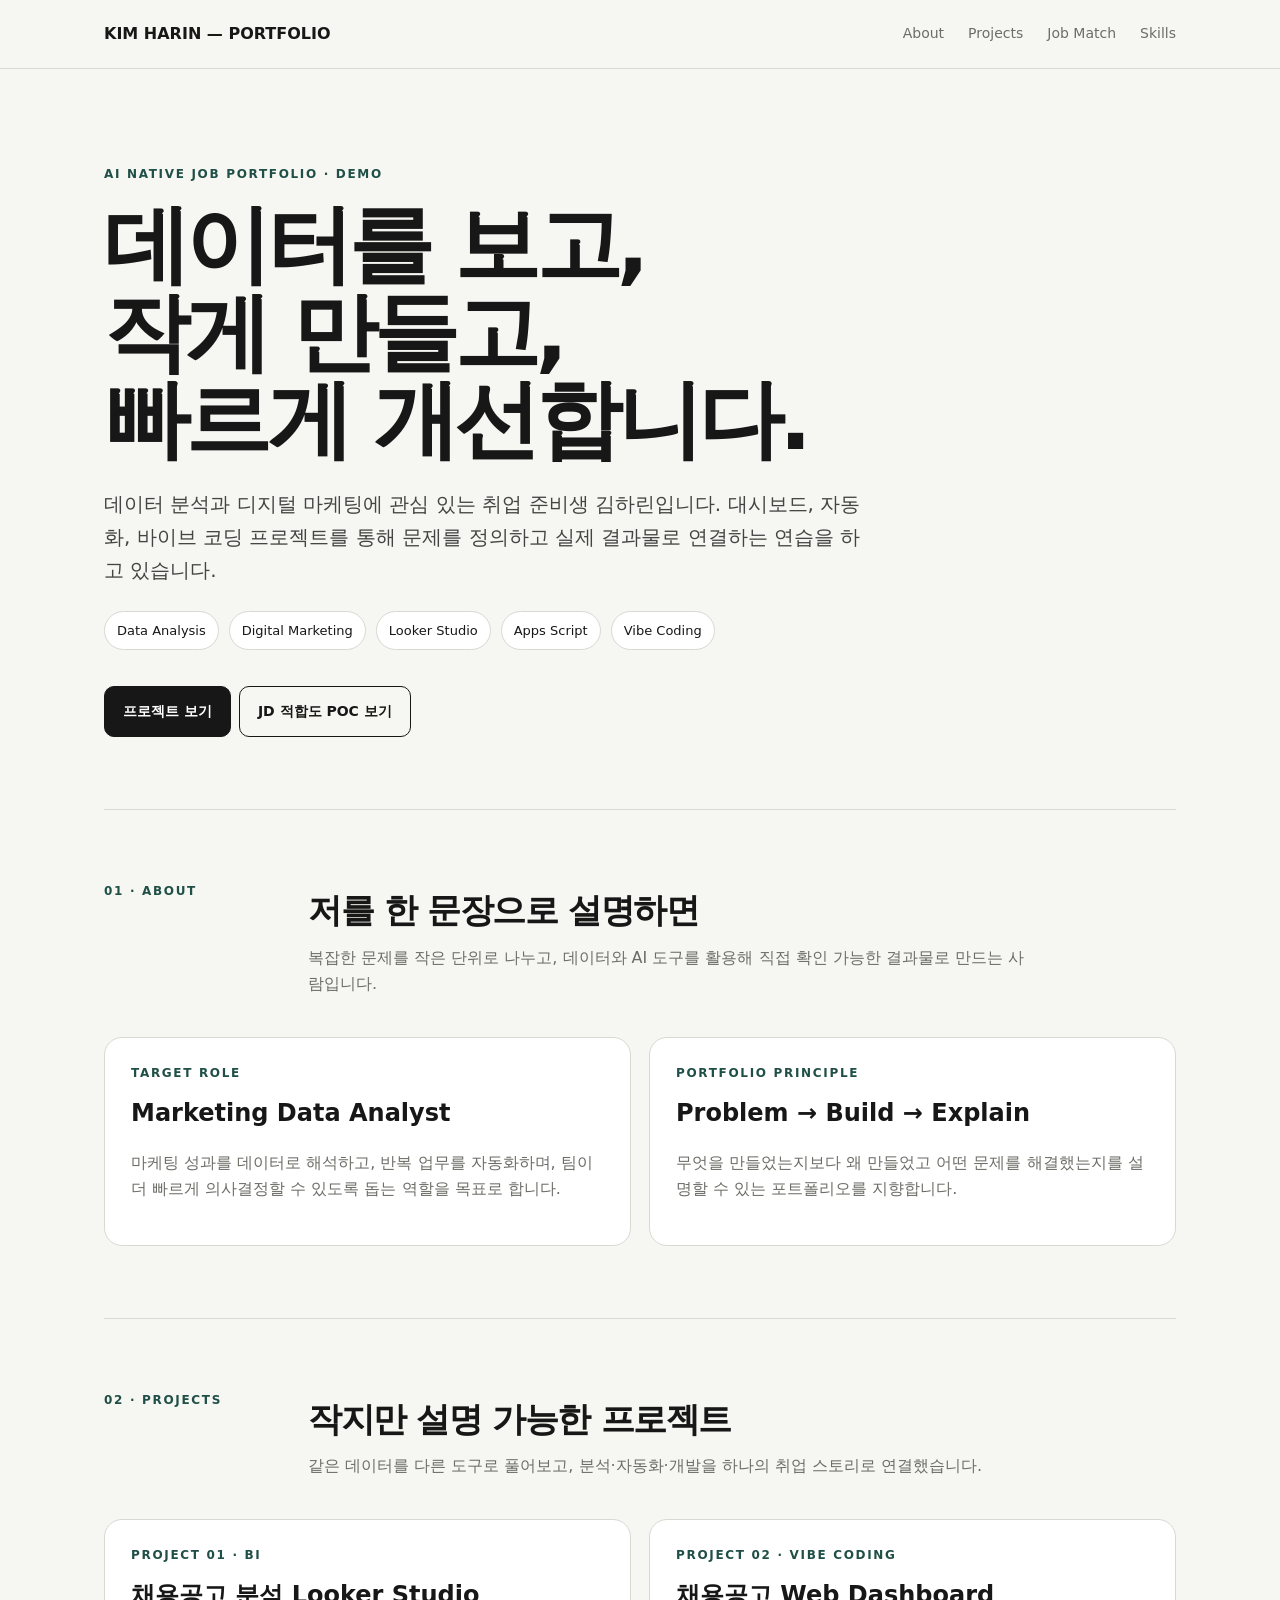
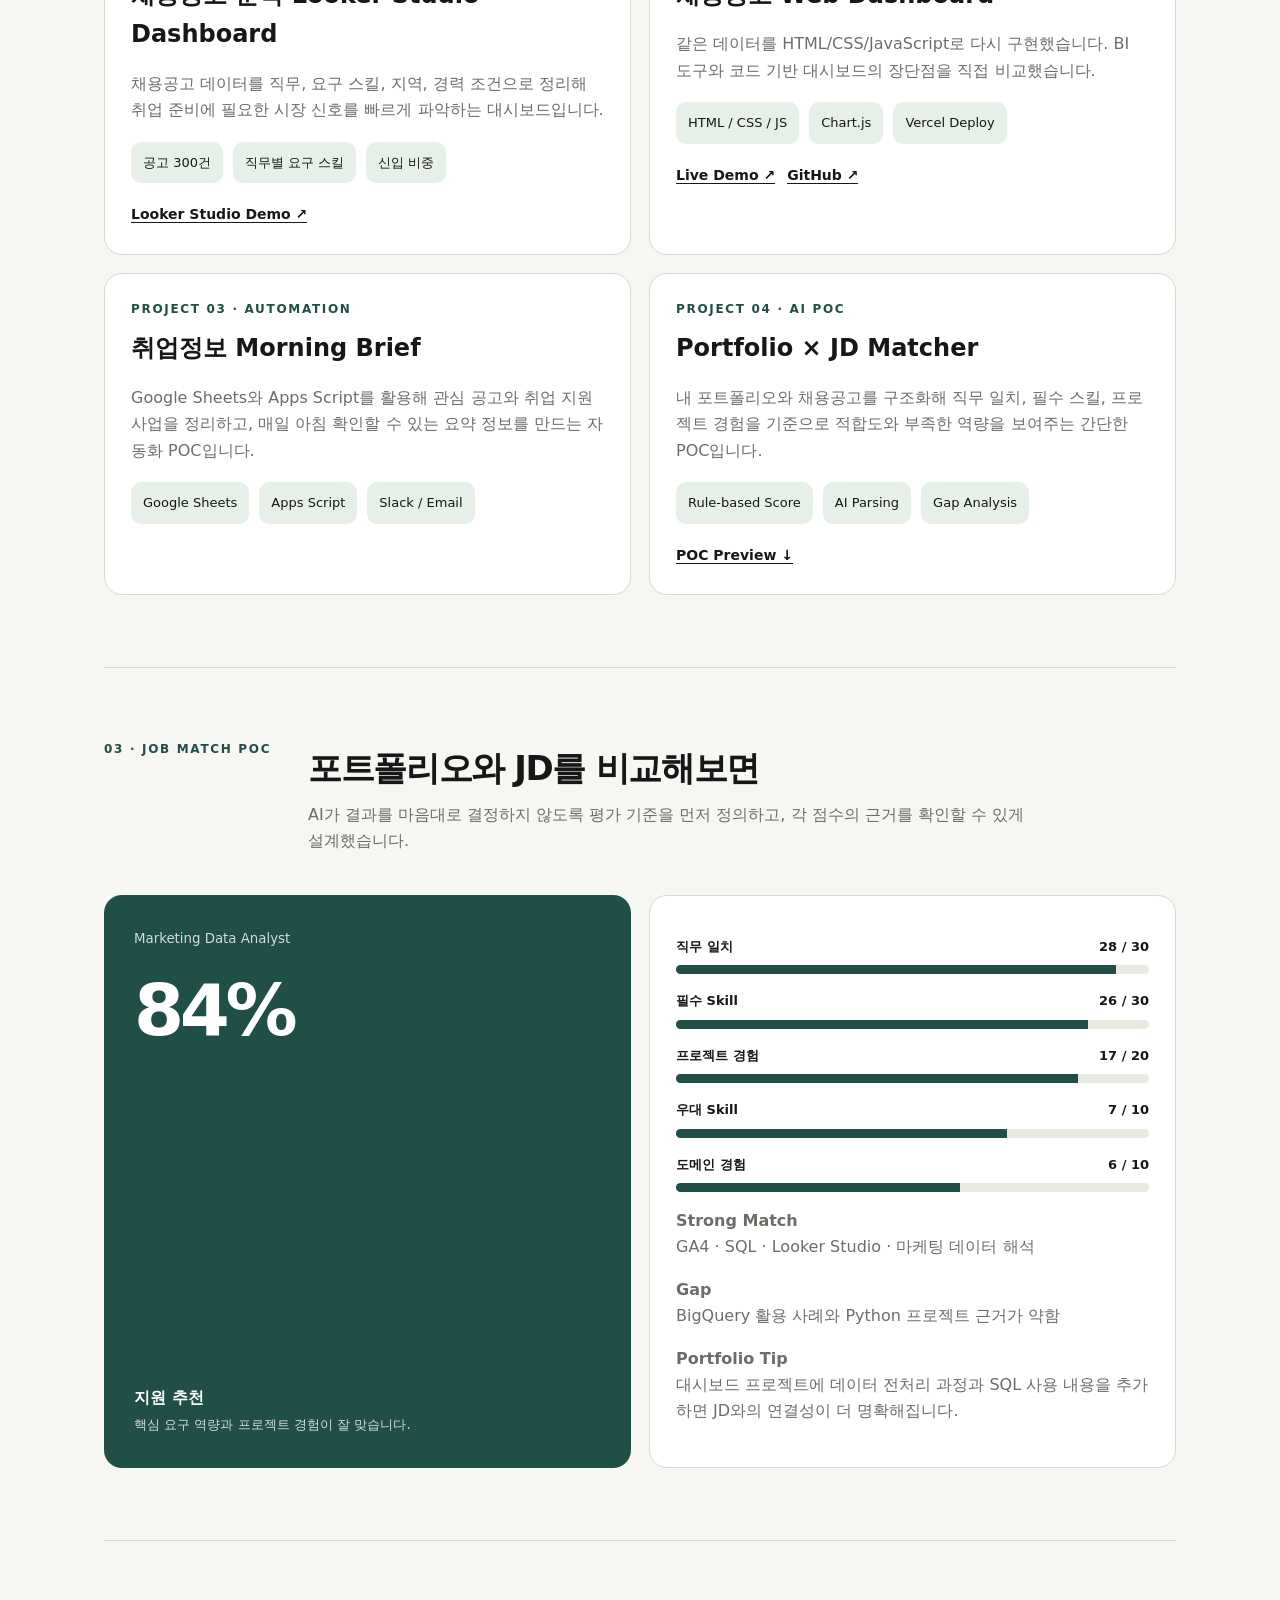
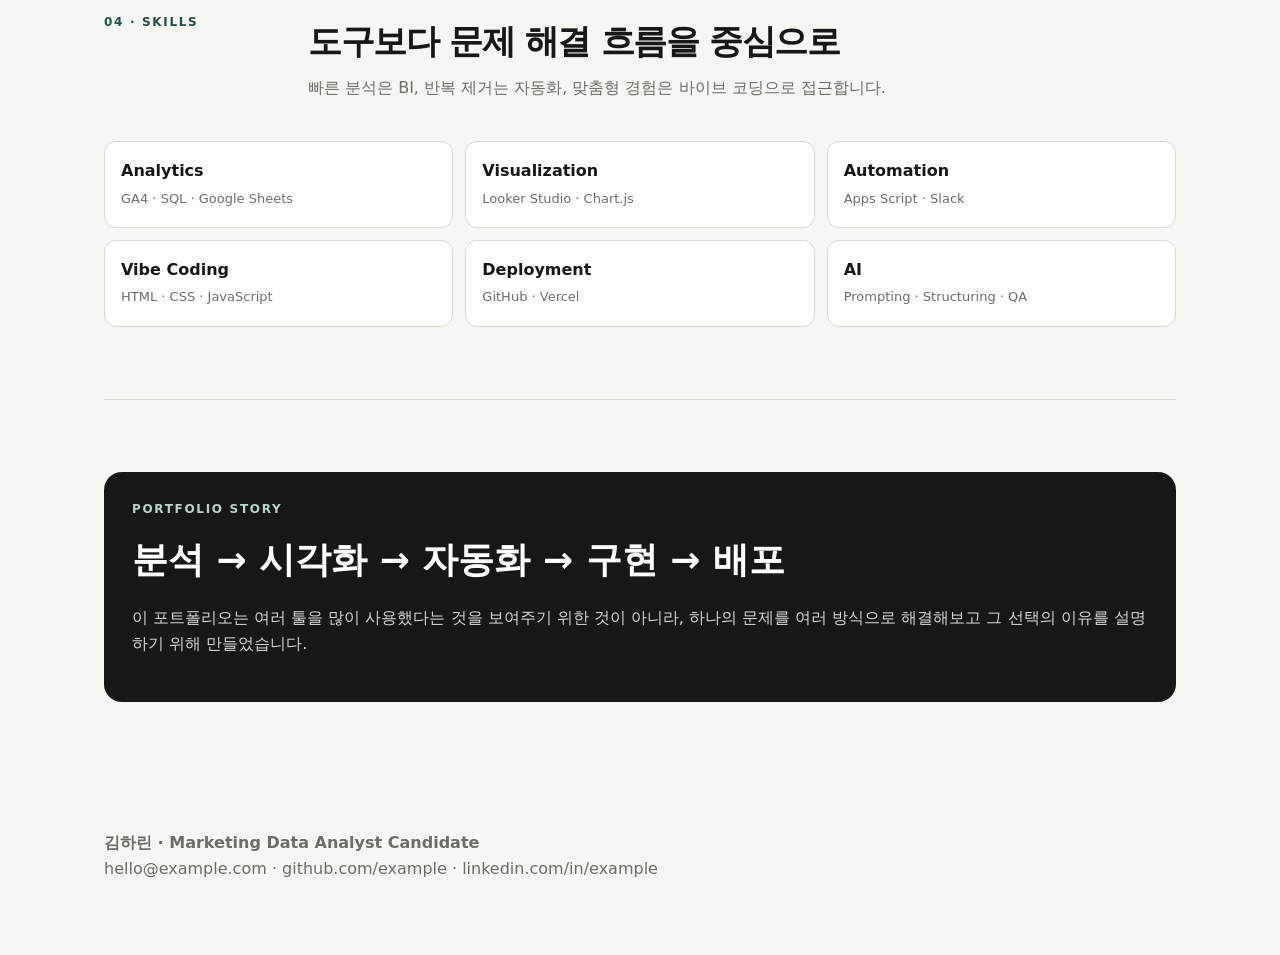
==== index.html @ a38acf47 "Add files via upload" ====
<!doctype html>
<html lang="ko">
<head>
  <meta charset="utf-8">
  <meta name="viewport" content="width=device-width, initial-scale=1">
  <title>김하린 | AI Native Job Portfolio</title>
  <style>
    :root{--bg:#f6f6f2;--card:#fff;--text:#171717;--muted:#6d6d68;--line:#d9d9d2;--accent:#1f4f46;--soft:#e7efe9;--max:1120px}
    *{box-sizing:border-box} html{scroll-behavior:smooth}
    body{margin:0;background:var(--bg);color:var(--text);font-family:Inter,Pretendard,"Noto Sans KR",system-ui,sans-serif;line-height:1.65}
    a{color:inherit;text-decoration:none}.wrap{max-width:var(--max);margin:0 auto;padding:0 24px}
    header{position:sticky;top:0;z-index:20;background:rgba(246,246,242,.92);backdrop-filter:blur(12px);border-bottom:1px solid var(--line)}
    nav{height:68px;display:flex;align-items:center;justify-content:space-between}.brand{font-weight:800}.navlinks{display:flex;gap:24px;font-size:14px;color:var(--muted)}
    section{padding:72px 0;border-top:1px solid var(--line)} .hero{padding:96px 0 72px;border-top:0}
    .eyebrow,.meta{font-size:12px;text-transform:uppercase;letter-spacing:.14em;color:var(--accent);font-weight:800}
    h1{font-size:clamp(44px,8vw,86px);line-height:1.02;letter-spacing:-.055em;margin:16px 0 24px;max-width:980px}
    .lead{font-size:20px;max-width:760px;color:#444}.chips{display:flex;gap:10px;flex-wrap:wrap;margin:24px 0 36px}.chip{border:1px solid var(--line);background:var(--card);padding:8px 12px;border-radius:999px;font-size:13px}
    .btn{padding:13px 18px;border-radius:10px;border:1px solid var(--text);font-weight:700;font-size:14px;display:inline-block;margin-right:8px}.btn.primary{background:var(--text);color:#fff}
    .section-head{display:grid;grid-template-columns:180px 1fr;gap:24px;margin-bottom:40px}.section-head h2{margin:0;font-size:34px;letter-spacing:-.04em}.section-head p{margin:6px 0 0;color:var(--muted);max-width:720px}
    .grid,.story,.match-demo{display:grid;grid-template-columns:repeat(2,1fr);gap:18px}.card{background:var(--card);border:1px solid var(--line);border-radius:18px;padding:26px}.card h3{margin:10px 0;font-size:24px}.card p{color:var(--muted)}
    .metrics{display:flex;gap:10px;flex-wrap:wrap;margin:18px 0}.metric{background:var(--soft);border-radius:10px;padding:10px 12px;font-size:13px}.text-link{font-size:14px;font-weight:800;border-bottom:1px solid var(--text);margin-right:12px}
    .score{background:var(--accent);color:#fff;border-radius:18px;padding:30px;display:flex;flex-direction:column;justify-content:space-between;min-height:250px}.score .num{font-size:72px;font-weight:900;letter-spacing:-.06em}.score small{opacity:.8}
    .match-item{margin:14px 0}.label{display:flex;justify-content:space-between;font-size:13px;font-weight:700}.bar{height:9px;background:#e9e9e2;border-radius:99px;overflow:hidden;margin:8px 0 16px}.bar span{display:block;height:100%;background:var(--accent)}
    .skill-list{display:grid;grid-template-columns:repeat(3,1fr);gap:12px}.skill{background:var(--card);border:1px solid var(--line);border-radius:12px;padding:16px}.skill b{display:block}.skill span{color:var(--muted);font-size:13px}
    .callout{background:#171717;color:#fff;border-radius:18px;padding:28px}.callout p{color:#d7d7d2} footer{padding:56px 0 72px;color:var(--muted)}
    @media(max-width:800px){.navlinks{display:none}.section-head,.grid,.story,.match-demo{grid-template-columns:1fr}.skill-list{grid-template-columns:1fr 1fr}h1{font-size:52px}}
    @media(max-width:520px){.wrap{padding:0 18px}.skill-list{grid-template-columns:1fr}}
  </style>
</head>
<body>
<header><div class="wrap"><nav><div class="brand">KIM HARIN — PORTFOLIO</div><div class="navlinks"><a href="#about">About</a><a href="#projects">Projects</a><a href="#match">Job Match</a><a href="#skills">Skills</a></div></nav></div></header>
<main><div class="wrap">

<section class="hero">
  <div class="eyebrow">AI Native Job Portfolio · Demo</div>
  <h1>데이터를 보고,<br>작게 만들고,<br>빠르게 개선합니다.</h1>
  <p class="lead">데이터 분석과 디지털 마케팅에 관심 있는 취업 준비생 김하린입니다. 대시보드, 자동화, 바이브 코딩 프로젝트를 통해 문제를 정의하고 실제 결과물로 연결하는 연습을 하고 있습니다.</p>
  <div class="chips"><span class="chip">Data Analysis</span><span class="chip">Digital Marketing</span><span class="chip">Looker Studio</span><span class="chip">Apps Script</span><span class="chip">Vibe Coding</span></div>
  <a class="btn primary" href="#projects">프로젝트 보기</a><a class="btn" href="#match">JD 적합도 POC 보기</a>
</section>

<section id="about">
  <div class="section-head"><div class="meta">01 · About</div><div><h2>저를 한 문장으로 설명하면</h2><p>복잡한 문제를 작은 단위로 나누고, 데이터와 AI 도구를 활용해 직접 확인 가능한 결과물로 만드는 사람입니다.</p></div></div>
  <div class="story">
    <div class="card"><div class="meta">Target Role</div><h3>Marketing Data Analyst</h3><p>마케팅 성과를 데이터로 해석하고, 반복 업무를 자동화하며, 팀이 더 빠르게 의사결정할 수 있도록 돕는 역할을 목표로 합니다.</p></div>
    <div class="card"><div class="meta">Portfolio Principle</div><h3>Problem → Build → Explain</h3><p>무엇을 만들었는지보다 왜 만들었고 어떤 문제를 해결했는지를 설명할 수 있는 포트폴리오를 지향합니다.</p></div>
  </div>
</section>

<section id="projects">
  <div class="section-head"><div class="meta">02 · Projects</div><div><h2>작지만 설명 가능한 프로젝트</h2><p>같은 데이터를 다른 도구로 풀어보고, 분석·자동화·개발을 하나의 취업 스토리로 연결했습니다.</p></div></div>
  <div class="grid">
    <article class="card"><div class="meta">Project 01 · BI</div><h3>채용공고 분석 Looker Studio Dashboard</h3><p>채용공고 데이터를 직무, 요구 스킬, 지역, 경력 조건으로 정리해 취업 준비에 필요한 시장 신호를 빠르게 파악하는 대시보드입니다.</p><div class="metrics"><span class="metric">공고 300건</span><span class="metric">직무별 요구 스킬</span><span class="metric">신입 비중</span></div><span class="text-link">Looker Studio Demo ↗</span></article>
    <article class="card"><div class="meta">Project 02 · Vibe Coding</div><h3>채용공고 Web Dashboard</h3><p>같은 데이터를 HTML/CSS/JavaScript로 다시 구현했습니다. BI 도구와 코드 기반 대시보드의 장단점을 직접 비교했습니다.</p><div class="metrics"><span class="metric">HTML / CSS / JS</span><span class="metric">Chart.js</span><span class="metric">Vercel Deploy</span></div><span class="text-link">Live Demo ↗</span><span class="text-link">GitHub ↗</span></article>
    <article class="card"><div class="meta">Project 03 · Automation</div><h3>취업정보 Morning Brief</h3><p>Google Sheets와 Apps Script를 활용해 관심 공고와 취업 지원사업을 정리하고, 매일 아침 확인할 수 있는 요약 정보를 만드는 자동화 POC입니다.</p><div class="metrics"><span class="metric">Google Sheets</span><span class="metric">Apps Script</span><span class="metric">Slack / Email</span></div></article>
    <article class="card"><div class="meta">Project 04 · AI POC</div><h3>Portfolio × JD Matcher</h3><p>내 포트폴리오와 채용공고를 구조화해 직무 일치, 필수 스킬, 프로젝트 경험을 기준으로 적합도와 부족한 역량을 보여주는 간단한 POC입니다.</p><div class="metrics"><span class="metric">Rule-based Score</span><span class="metric">AI Parsing</span><span class="metric">Gap Analysis</span></div><a class="text-link" href="#match">POC Preview ↓</a></article>
  </div>
</section>

<section id="match">
  <div class="section-head"><div class="meta">03 · Job Match POC</div><div><h2>포트폴리오와 JD를 비교해보면</h2><p>AI가 결과를 마음대로 결정하지 않도록 평가 기준을 먼저 정의하고, 각 점수의 근거를 확인할 수 있게 설계했습니다.</p></div></div>
  <div class="match-demo">
    <div class="score"><div><small>Marketing Data Analyst</small><div class="num">84%</div></div><div><b>지원 추천</b><br><small>핵심 요구 역량과 프로젝트 경험이 잘 맞습니다.</small></div></div>
    <div class="card">
      <div class="match-item"><div class="label"><span>직무 일치</span><span>28 / 30</span></div><div class="bar"><span style="width:93%"></span></div></div>
      <div class="match-item"><div class="label"><span>필수 Skill</span><span>26 / 30</span></div><div class="bar"><span style="width:87%"></span></div></div>
      <div class="match-item"><div class="label"><span>프로젝트 경험</span><span>17 / 20</span></div><div class="bar"><span style="width:85%"></span></div></div>
      <div class="match-item"><div class="label"><span>우대 Skill</span><span>7 / 10</span></div><div class="bar"><span style="width:70%"></span></div></div>
      <div class="match-item"><div class="label"><span>도메인 경험</span><span>6 / 10</span></div><div class="bar"><span style="width:60%"></span></div></div>
      <p><b>Strong Match</b><br>GA4 · SQL · Looker Studio · 마케팅 데이터 해석</p>
      <p><b>Gap</b><br>BigQuery 활용 사례와 Python 프로젝트 근거가 약함</p>
      <p><b>Portfolio Tip</b><br>대시보드 프로젝트에 데이터 전처리 과정과 SQL 사용 내용을 추가하면 JD와의 연결성이 더 명확해집니다.</p>
    </div>
  </div>
</section>

<section id="skills">
  <div class="section-head"><div class="meta">04 · Skills</div><div><h2>도구보다 문제 해결 흐름을 중심으로</h2><p>빠른 분석은 BI, 반복 제거는 자동화, 맞춤형 경험은 바이브 코딩으로 접근합니다.</p></div></div>
  <div class="skill-list">
    <div class="skill"><b>Analytics</b><span>GA4 · SQL · Google Sheets</span></div>
    <div class="skill"><b>Visualization</b><span>Looker Studio · Chart.js</span></div>
    <div class="skill"><b>Automation</b><span>Apps Script · Slack</span></div>
    <div class="skill"><b>Vibe Coding</b><span>HTML · CSS · JavaScript</span></div>
    <div class="skill"><b>Deployment</b><span>GitHub · Vercel</span></div>
    <div class="skill"><b>AI</b><span>Prompting · Structuring · QA</span></div>
  </div>
</section>

<section>
  <div class="callout"><div class="meta" style="color:#b8d4cc">Portfolio Story</div><h2 style="font-size:36px;margin:10px 0">분석 → 시각화 → 자동화 → 구현 → 배포</h2><p>이 포트폴리오는 여러 툴을 많이 사용했다는 것을 보여주기 위한 것이 아니라, 하나의 문제를 여러 방식으로 해결해보고 그 선택의 이유를 설명하기 위해 만들었습니다.</p></div>
</section>

</div></main>
<footer><div class="wrap"><b>김하린 · Marketing Data Analyst Candidate</b><br>hello@example.com · github.com/example · linkedin.com/in/example</div></footer>
</body>
</html>
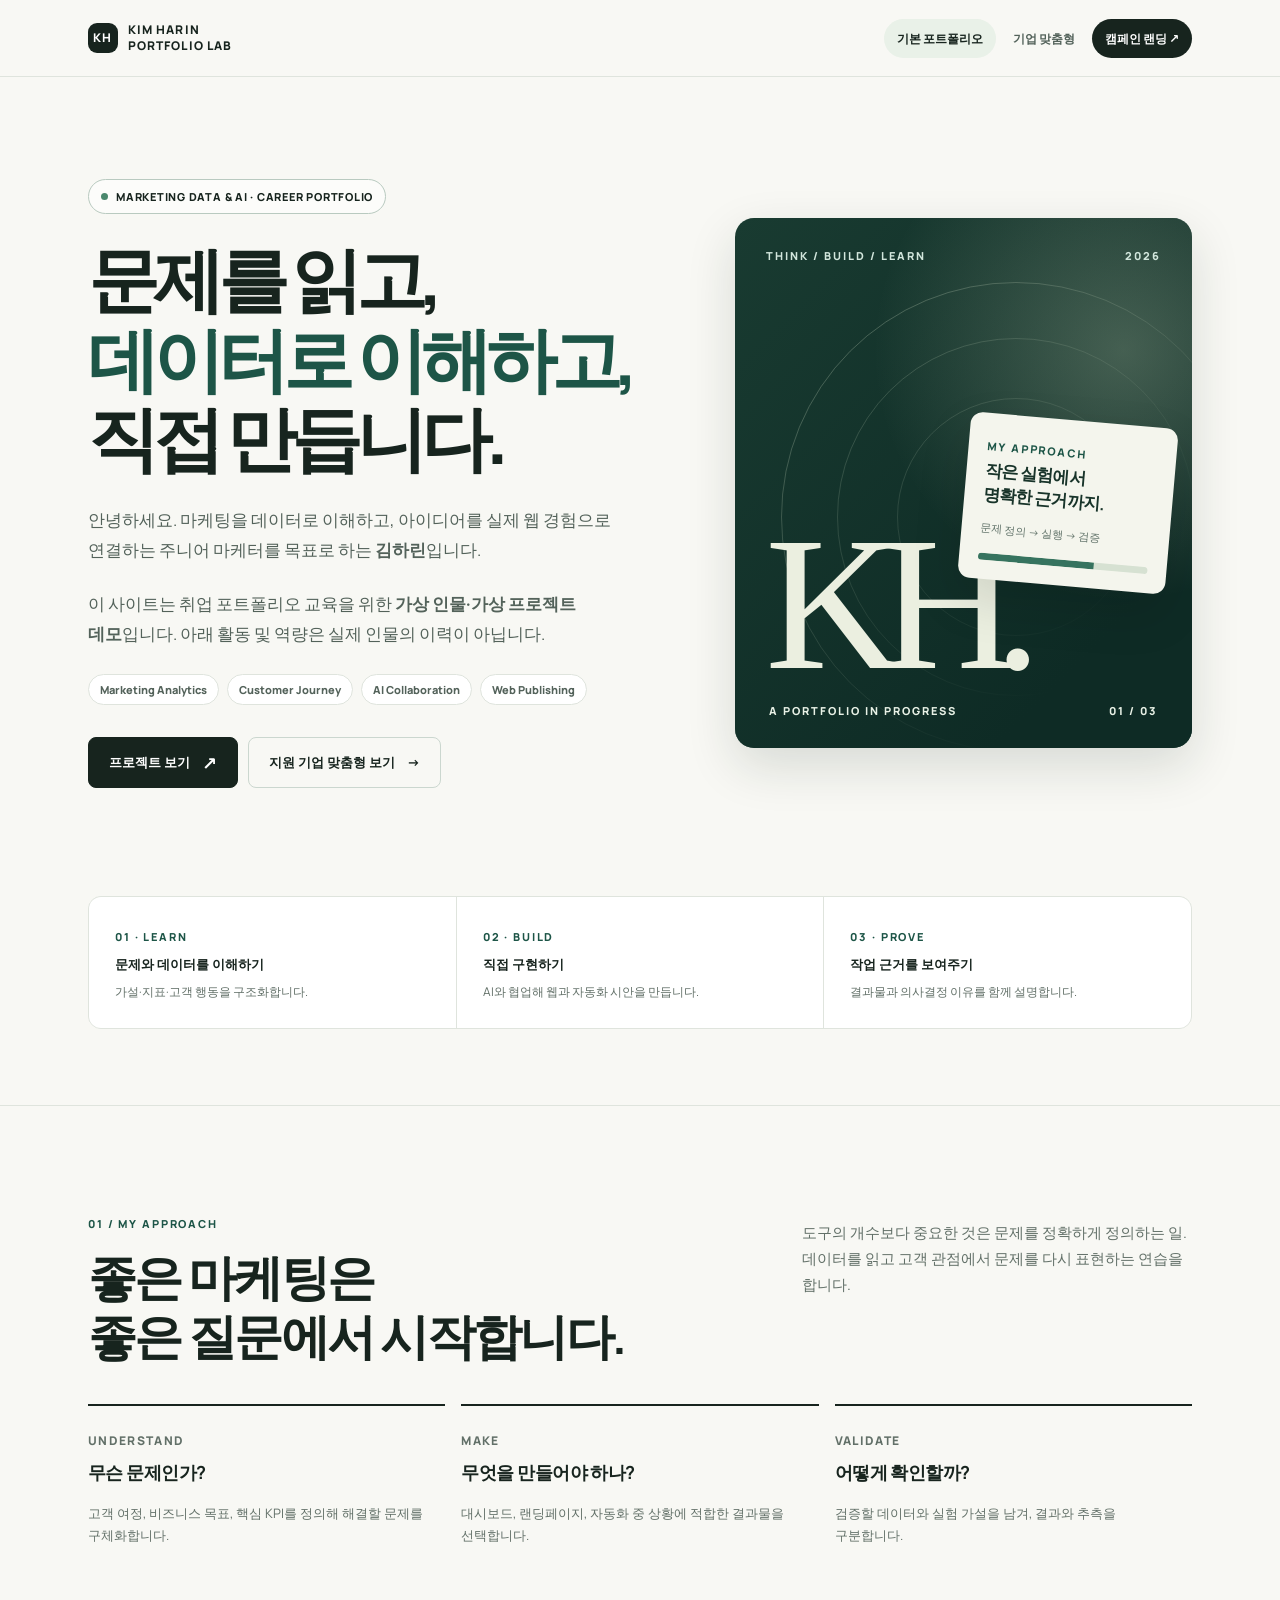
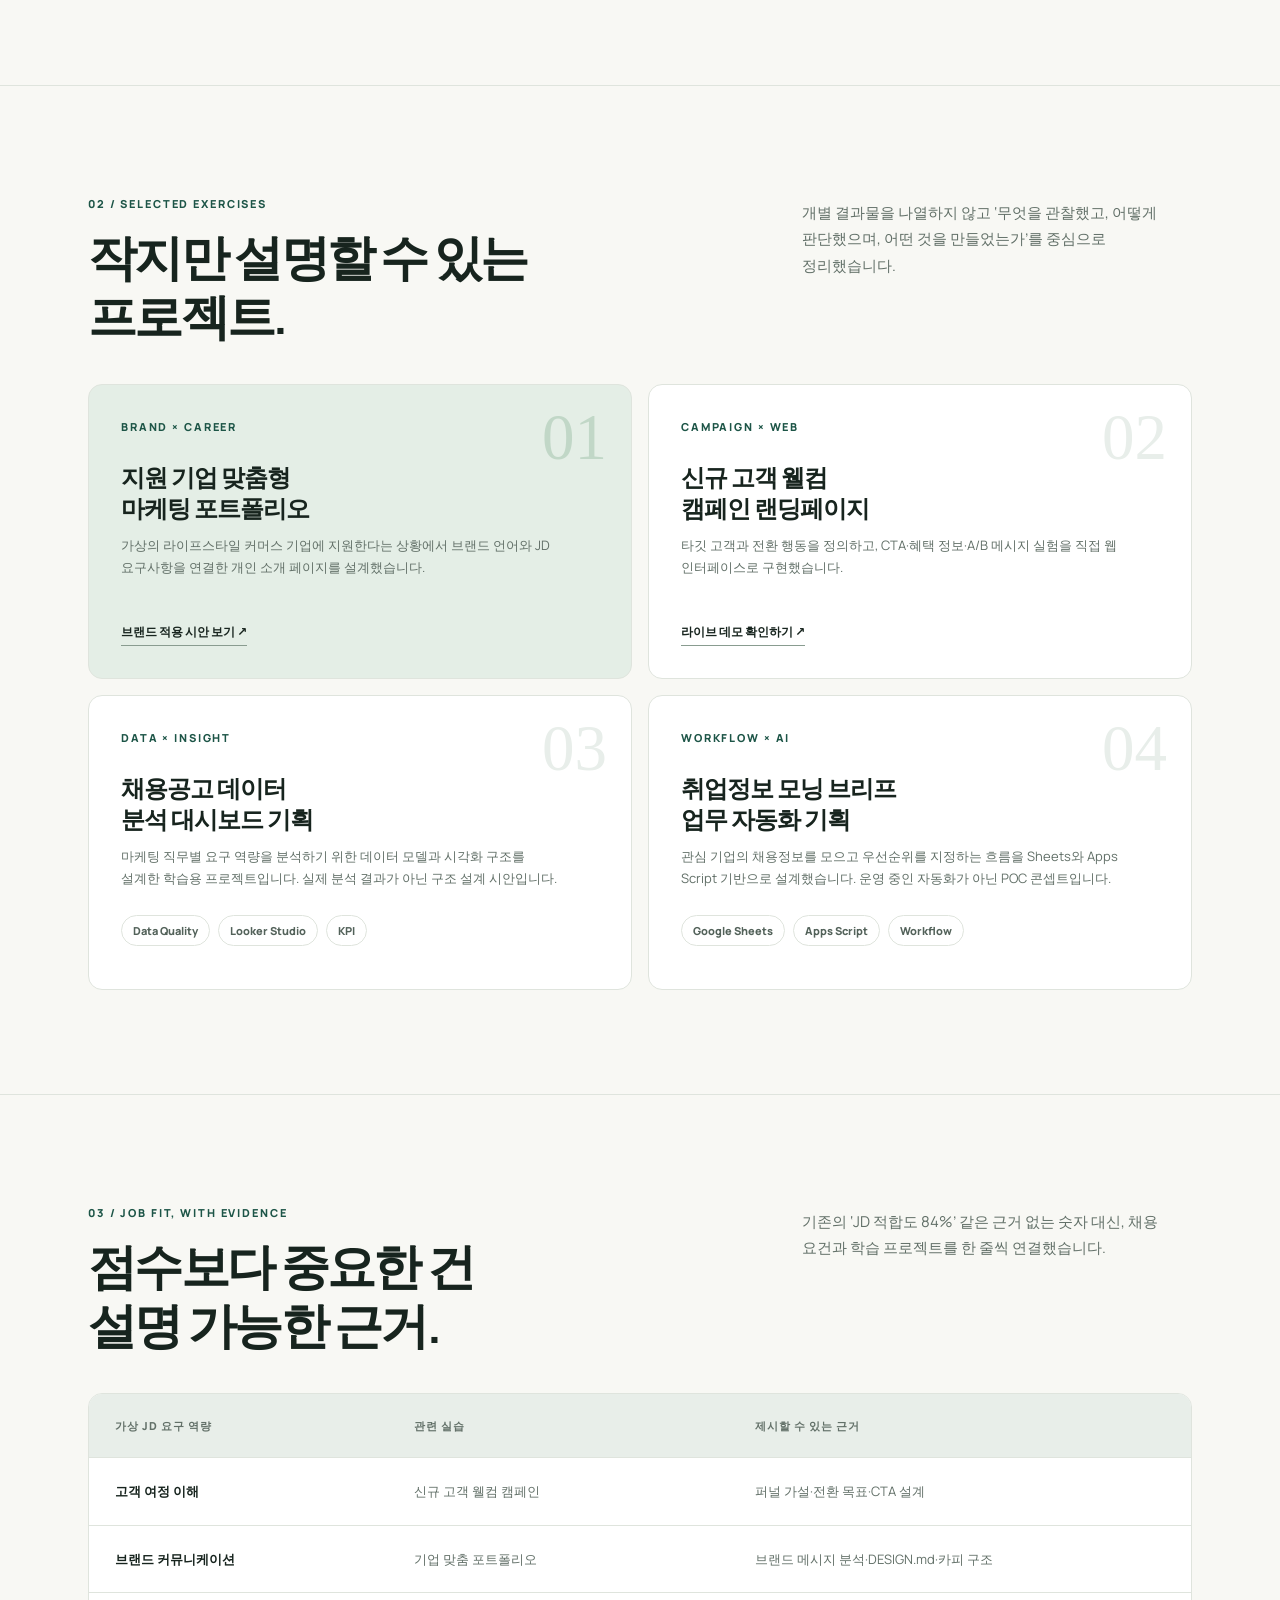
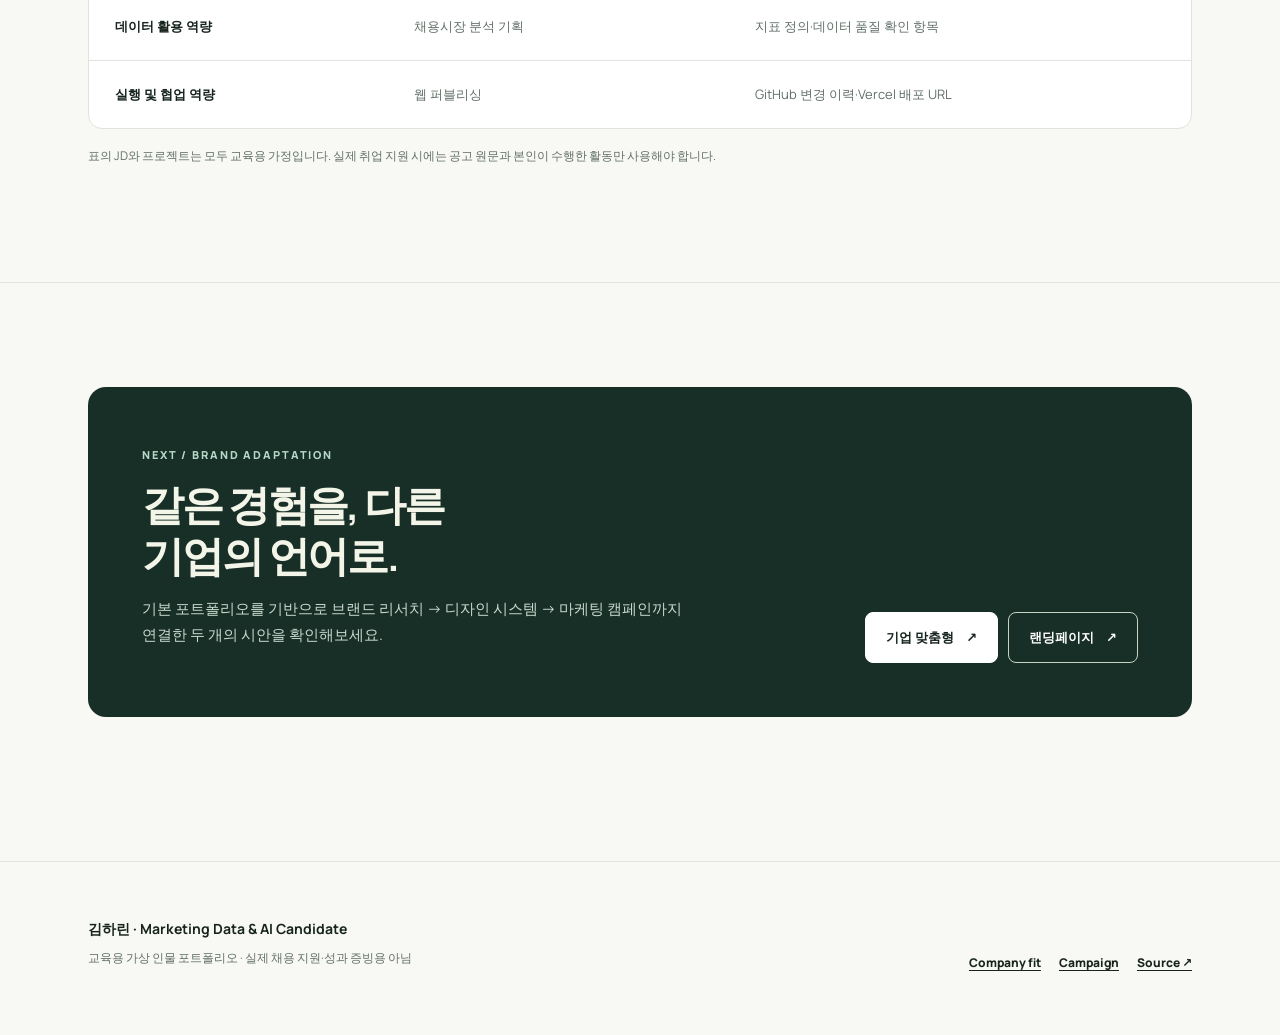
==== commit 7f2654a0: "Redesign educational candidate portfolio and link three experiences" ====
--- a/index.html
+++ b/index.html
@@ -2,95 +2,94 @@
 <html lang="ko">
 <head>
   <meta charset="utf-8">
-  <meta name="viewport" content="width=device-width, initial-scale=1">
-  <title>김하린 | AI Native Job Portfolio</title>
-  <style>
-    :root{--bg:#f6f6f2;--card:#fff;--text:#171717;--muted:#6d6d68;--line:#d9d9d2;--accent:#1f4f46;--soft:#e7efe9;--max:1120px}
-    *{box-sizing:border-box} html{scroll-behavior:smooth}
-    body{margin:0;background:var(--bg);color:var(--text);font-family:Inter,Pretendard,"Noto Sans KR",system-ui,sans-serif;line-height:1.65}
-    a{color:inherit;text-decoration:none}.wrap{max-width:var(--max);margin:0 auto;padding:0 24px}
-    header{position:sticky;top:0;z-index:20;background:rgba(246,246,242,.92);backdrop-filter:blur(12px);border-bottom:1px solid var(--line)}
-    nav{height:68px;display:flex;align-items:center;justify-content:space-between}.brand{font-weight:800}.navlinks{display:flex;gap:24px;font-size:14px;color:var(--muted)}
-    section{padding:72px 0;border-top:1px solid var(--line)} .hero{padding:96px 0 72px;border-top:0}
-    .eyebrow,.meta{font-size:12px;text-transform:uppercase;letter-spacing:.14em;color:var(--accent);font-weight:800}
-    h1{font-size:clamp(44px,8vw,86px);line-height:1.02;letter-spacing:-.055em;margin:16px 0 24px;max-width:980px}
-    .lead{font-size:20px;max-width:760px;color:#444}.chips{display:flex;gap:10px;flex-wrap:wrap;margin:24px 0 36px}.chip{border:1px solid var(--line);background:var(--card);padding:8px 12px;border-radius:999px;font-size:13px}
-    .btn{padding:13px 18px;border-radius:10px;border:1px solid var(--text);font-weight:700;font-size:14px;display:inline-block;margin-right:8px}.btn.primary{background:var(--text);color:#fff}
-    .section-head{display:grid;grid-template-columns:180px 1fr;gap:24px;margin-bottom:40px}.section-head h2{margin:0;font-size:34px;letter-spacing:-.04em}.section-head p{margin:6px 0 0;color:var(--muted);max-width:720px}
-    .grid,.story,.match-demo{display:grid;grid-template-columns:repeat(2,1fr);gap:18px}.card{background:var(--card);border:1px solid var(--line);border-radius:18px;padding:26px}.card h3{margin:10px 0;font-size:24px}.card p{color:var(--muted)}
-    .metrics{display:flex;gap:10px;flex-wrap:wrap;margin:18px 0}.metric{background:var(--soft);border-radius:10px;padding:10px 12px;font-size:13px}.text-link{font-size:14px;font-weight:800;border-bottom:1px solid var(--text);margin-right:12px}
-    .score{background:var(--accent);color:#fff;border-radius:18px;padding:30px;display:flex;flex-direction:column;justify-content:space-between;min-height:250px}.score .num{font-size:72px;font-weight:900;letter-spacing:-.06em}.score small{opacity:.8}
-    .match-item{margin:14px 0}.label{display:flex;justify-content:space-between;font-size:13px;font-weight:700}.bar{height:9px;background:#e9e9e2;border-radius:99px;overflow:hidden;margin:8px 0 16px}.bar span{display:block;height:100%;background:var(--accent)}
-    .skill-list{display:grid;grid-template-columns:repeat(3,1fr);gap:12px}.skill{background:var(--card);border:1px solid var(--line);border-radius:12px;padding:16px}.skill b{display:block}.skill span{color:var(--muted);font-size:13px}
-    .callout{background:#171717;color:#fff;border-radius:18px;padding:28px}.callout p{color:#d7d7d2} footer{padding:56px 0 72px;color:var(--muted)}
-    @media(max-width:800px){.navlinks{display:none}.section-head,.grid,.story,.match-demo{grid-template-columns:1fr}.skill-list{grid-template-columns:1fr 1fr}h1{font-size:52px}}
-    @media(max-width:520px){.wrap{padding:0 18px}.skill-list{grid-template-columns:1fr}}
-  </style>
+  <meta name="viewport" content="width=device-width,initial-scale=1">
+  <meta name="theme-color" content="#f8f8f4">
+  <meta name="description" content="김하린의 교육용 마케팅 데이터 & AI 포트폴리오. 기업 맞춤형 지원 페이지와 캠페인 랜딩페이지까지 연결된 실습 결과물입니다.">
+  <title>김하린 | Marketing Data & AI Portfolio — 교육용 데모</title>
+  <link rel="stylesheet" href="assets/site.css">
 </head>
-<body>
-<header><div class="wrap"><nav><div class="brand">KIM HARIN — PORTFOLIO</div><div class="navlinks"><a href="#about">About</a><a href="#projects">Projects</a><a href="#match">Job Match</a><a href="#skills">Skills</a></div></nav></div></header>
-<main><div class="wrap">
+<body class="theme-home">
+<header class="site-header">
+  <div class="shell nav-shell">
+    <a class="wordmark" href="./index.html" aria-label="김하린 포트폴리오 홈"><span class="mark">KH</span><span>KIM HARIN<br>PORTFOLIO LAB</span></a>
+    <nav class="nav-links" aria-label="주 메뉴">
+      <a aria-current="page" href="./index.html">기본 포트폴리오</a>
+      <a href="./company-a/">기업 맞춤형</a>
+      <a class="nav-cta" href="./campaign/">캠페인 랜딩 <span aria-hidden="true">↗</span></a>
+    </nav>
+  </div>
+</header>
+<main>
+<div class="shell">
+  <section class="home-hero" aria-labelledby="home-title">
+    <div>
+      <span class="tagline"><span class="dot"></span> Marketing data & AI · Career portfolio</span>
+      <h1 id="home-title">문제를 읽고,<br><em>데이터로 이해하고,</em><br>직접 만듭니다.</h1>
+      <p>안녕하세요. 마케팅을 데이터로 이해하고, 아이디어를 실제 웹 경험으로 연결하는 주니어 마케터를 목표로 하는 <strong>김하린</strong>입니다.</p>
+      <p class="caption">이 사이트는 취업 포트폴리오 교육을 위한 <strong>가상 인물·가상 프로젝트 데모</strong>입니다. 아래 활동 및 역량은 실제 인물의 이력이 아닙니다.</p>
+      <div class="pills" aria-label="관심 분야">
+        <span class="pill">Marketing Analytics</span><span class="pill">Customer Journey</span><span class="pill">AI Collaboration</span><span class="pill">Web Publishing</span>
+      </div>
+      <div class="actions">
+        <a class="btn btn-primary" href="#projects">프로젝트 보기 <span class="inline-arrow" aria-hidden="true">↗</span></a>
+        <a class="btn btn-ghost" href="./company-a/">지원 기업 맞춤형 보기 <span aria-hidden="true">→</span></a>
+      </div>
+    </div>
+    <div class="hero-art" role="img" aria-label="데이터 분석과 웹 구현을 상징하는 포트폴리오 에디토리얼 그래픽">
+      <div class="orb"></div><div class="art-top"><span class="mono">Think / Build / Learn</span><span class="mono">2026</span></div>
+      <div class="float-note"><span class="eyebrow">My approach</span><strong>작은 실험에서<br>명확한 근거까지.</strong><small>문제 정의 → 실행 → 검증</small><div class="art-progress"><span></span></div></div>
+      <div class="art-number">KH.</div><div class="art-bottom"><span class="mono">A portfolio in progress</span><span class="mono">01 / 03</span></div>
+    </div>
+  </section>
+  <div class="quick-strip" aria-label="포트폴리오 구성">
+    <div><span class="eyebrow">01 · Learn</span><b>문제와 데이터를 이해하기</b><p>가설·지표·고객 행동을 구조화합니다.</p></div>
+    <div><span class="eyebrow">02 · Build</span><b>직접 구현하기</b><p>AI와 협업해 웹과 자동화 시안을 만듭니다.</p></div>
+    <div><span class="eyebrow">03 · Prove</span><b>작업 근거를 보여주기</b><p>결과물과 의사결정 이유를 함께 설명합니다.</p></div>
+  </div>
+</div>
 
-<section class="hero">
-  <div class="eyebrow">AI Native Job Portfolio · Demo</div>
-  <h1>데이터를 보고,<br>작게 만들고,<br>빠르게 개선합니다.</h1>
-  <p class="lead">데이터 분석과 디지털 마케팅에 관심 있는 취업 준비생 김하린입니다. 대시보드, 자동화, 바이브 코딩 프로젝트를 통해 문제를 정의하고 실제 결과물로 연결하는 연습을 하고 있습니다.</p>
-  <div class="chips"><span class="chip">Data Analysis</span><span class="chip">Digital Marketing</span><span class="chip">Looker Studio</span><span class="chip">Apps Script</span><span class="chip">Vibe Coding</span></div>
-  <a class="btn primary" href="#projects">프로젝트 보기</a><a class="btn" href="#match">JD 적합도 POC 보기</a>
-</section>
-
-<section id="about">
-  <div class="section-head"><div class="meta">01 · About</div><div><h2>저를 한 문장으로 설명하면</h2><p>복잡한 문제를 작은 단위로 나누고, 데이터와 AI 도구를 활용해 직접 확인 가능한 결과물로 만드는 사람입니다.</p></div></div>
-  <div class="story">
-    <div class="card"><div class="meta">Target Role</div><h3>Marketing Data Analyst</h3><p>마케팅 성과를 데이터로 해석하고, 반복 업무를 자동화하며, 팀이 더 빠르게 의사결정할 수 있도록 돕는 역할을 목표로 합니다.</p></div>
-    <div class="card"><div class="meta">Portfolio Principle</div><h3>Problem → Build → Explain</h3><p>무엇을 만들었는지보다 왜 만들었고 어떤 문제를 해결했는지를 설명할 수 있는 포트폴리오를 지향합니다.</p></div>
-  </div>
-</section>
-
-<section id="projects">
-  <div class="section-head"><div class="meta">02 · Projects</div><div><h2>작지만 설명 가능한 프로젝트</h2><p>같은 데이터를 다른 도구로 풀어보고, 분석·자동화·개발을 하나의 취업 스토리로 연결했습니다.</p></div></div>
-  <div class="grid">
-    <article class="card"><div class="meta">Project 01 · BI</div><h3>채용공고 분석 Looker Studio Dashboard</h3><p>채용공고 데이터를 직무, 요구 스킬, 지역, 경력 조건으로 정리해 취업 준비에 필요한 시장 신호를 빠르게 파악하는 대시보드입니다.</p><div class="metrics"><span class="metric">공고 300건</span><span class="metric">직무별 요구 스킬</span><span class="metric">신입 비중</span></div><span class="text-link">Looker Studio Demo ↗</span></article>
-    <article class="card"><div class="meta">Project 02 · Vibe Coding</div><h3>채용공고 Web Dashboard</h3><p>같은 데이터를 HTML/CSS/JavaScript로 다시 구현했습니다. BI 도구와 코드 기반 대시보드의 장단점을 직접 비교했습니다.</p><div class="metrics"><span class="metric">HTML / CSS / JS</span><span class="metric">Chart.js</span><span class="metric">Vercel Deploy</span></div><span class="text-link">Live Demo ↗</span><span class="text-link">GitHub ↗</span></article>
-    <article class="card"><div class="meta">Project 03 · Automation</div><h3>취업정보 Morning Brief</h3><p>Google Sheets와 Apps Script를 활용해 관심 공고와 취업 지원사업을 정리하고, 매일 아침 확인할 수 있는 요약 정보를 만드는 자동화 POC입니다.</p><div class="metrics"><span class="metric">Google Sheets</span><span class="metric">Apps Script</span><span class="metric">Slack / Email</span></div></article>
-    <article class="card"><div class="meta">Project 04 · AI POC</div><h3>Portfolio × JD Matcher</h3><p>내 포트폴리오와 채용공고를 구조화해 직무 일치, 필수 스킬, 프로젝트 경험을 기준으로 적합도와 부족한 역량을 보여주는 간단한 POC입니다.</p><div class="metrics"><span class="metric">Rule-based Score</span><span class="metric">AI Parsing</span><span class="metric">Gap Analysis</span></div><a class="text-link" href="#match">POC Preview ↓</a></article>
-  </div>
-</section>
-
-<section id="match">
-  <div class="section-head"><div class="meta">03 · Job Match POC</div><div><h2>포트폴리오와 JD를 비교해보면</h2><p>AI가 결과를 마음대로 결정하지 않도록 평가 기준을 먼저 정의하고, 각 점수의 근거를 확인할 수 있게 설계했습니다.</p></div></div>
-  <div class="match-demo">
-    <div class="score"><div><small>Marketing Data Analyst</small><div class="num">84%</div></div><div><b>지원 추천</b><br><small>핵심 요구 역량과 프로젝트 경험이 잘 맞습니다.</small></div></div>
-    <div class="card">
-      <div class="match-item"><div class="label"><span>직무 일치</span><span>28 / 30</span></div><div class="bar"><span style="width:93%"></span></div></div>
-      <div class="match-item"><div class="label"><span>필수 Skill</span><span>26 / 30</span></div><div class="bar"><span style="width:87%"></span></div></div>
-      <div class="match-item"><div class="label"><span>프로젝트 경험</span><span>17 / 20</span></div><div class="bar"><span style="width:85%"></span></div></div>
-      <div class="match-item"><div class="label"><span>우대 Skill</span><span>7 / 10</span></div><div class="bar"><span style="width:70%"></span></div></div>
-      <div class="match-item"><div class="label"><span>도메인 경험</span><span>6 / 10</span></div><div class="bar"><span style="width:60%"></span></div></div>
-      <p><b>Strong Match</b><br>GA4 · SQL · Looker Studio · 마케팅 데이터 해석</p>
-      <p><b>Gap</b><br>BigQuery 활용 사례와 Python 프로젝트 근거가 약함</p>
-      <p><b>Portfolio Tip</b><br>대시보드 프로젝트에 데이터 전처리 과정과 SQL 사용 내용을 추가하면 JD와의 연결성이 더 명확해집니다.</p>
+<section class="section" id="about">
+  <div class="shell">
+    <div class="section-head"><div><span class="eyebrow">01 / My approach</span><h2>좋은 마케팅은<br>좋은 질문에서 시작합니다.</h2></div><p>도구의 개수보다 중요한 것은 문제를 정확하게 정의하는 일. 데이터를 읽고 고객 관점에서 문제를 다시 표현하는 연습을 합니다.</p></div>
+    <div class="journey">
+      <article><span class="overline">Understand</span><h3>무슨 문제인가?</h3><p>고객 여정, 비즈니스 목표, 핵심 KPI를 정의해 해결할 문제를 구체화합니다.</p></article>
+      <article><span class="overline">Make</span><h3>무엇을 만들어야 하나?</h3><p>대시보드, 랜딩페이지, 자동화 중 상황에 적합한 결과물을 선택합니다.</p></article>
+      <article><span class="overline">Validate</span><h3>어떻게 확인할까?</h3><p>검증할 데이터와 실험 가설을 남겨, 결과와 추측을 구분합니다.</p></article>
     </div>
   </div>
 </section>
 
-<section id="skills">
-  <div class="section-head"><div class="meta">04 · Skills</div><div><h2>도구보다 문제 해결 흐름을 중심으로</h2><p>빠른 분석은 BI, 반복 제거는 자동화, 맞춤형 경험은 바이브 코딩으로 접근합니다.</p></div></div>
-  <div class="skill-list">
-    <div class="skill"><b>Analytics</b><span>GA4 · SQL · Google Sheets</span></div>
-    <div class="skill"><b>Visualization</b><span>Looker Studio · Chart.js</span></div>
-    <div class="skill"><b>Automation</b><span>Apps Script · Slack</span></div>
-    <div class="skill"><b>Vibe Coding</b><span>HTML · CSS · JavaScript</span></div>
-    <div class="skill"><b>Deployment</b><span>GitHub · Vercel</span></div>
-    <div class="skill"><b>AI</b><span>Prompting · Structuring · QA</span></div>
+<section class="section" id="projects">
+  <div class="shell">
+    <div class="section-head"><div><span class="eyebrow">02 / Selected exercises</span><h2>작지만 설명할 수 있는<br>프로젝트.</h2></div><p>개별 결과물을 나열하지 않고 ‘무엇을 관찰했고, 어떻게 판단했으며, 어떤 것을 만들었는가’를 중심으로 정리했습니다.</p></div>
+    <div class="project-grid">
+      <article class="project-card feature"><span class="index" aria-hidden="true">01</span><span class="eyebrow">Brand × Career</span><h3>지원 기업 맞춤형<br>마케팅 포트폴리오</h3><p>가상의 라이프스타일 커머스 기업에 지원한다는 상황에서 브랜드 언어와 JD 요구사항을 연결한 개인 소개 페이지를 설계했습니다.</p><a class="card-link" href="./company-a/">브랜드 적용 시안 보기 ↗</a></article>
+      <article class="project-card"><span class="index" aria-hidden="true">02</span><span class="eyebrow">Campaign × Web</span><h3>신규 고객 웰컴<br>캠페인 랜딩페이지</h3><p>타깃 고객과 전환 행동을 정의하고, CTA·혜택 정보·A/B 메시지 실험을 직접 웹 인터페이스로 구현했습니다.</p><a class="card-link" href="./campaign/">라이브 데모 확인하기 ↗</a></article>
+      <article class="project-card"><span class="index" aria-hidden="true">03</span><span class="eyebrow">Data × Insight</span><h3>채용공고 데이터<br>분석 대시보드 기획</h3><p>마케팅 직무별 요구 역량을 분석하기 위한 데이터 모델과 시각화 구조를 설계한 학습용 프로젝트입니다. 실제 분석 결과가 아닌 구조 설계 시안입니다.</p><span class="pills"><span class="pill">Data Quality</span><span class="pill">Looker Studio</span><span class="pill">KPI</span></span></article>
+      <article class="project-card"><span class="index" aria-hidden="true">04</span><span class="eyebrow">Workflow × AI</span><h3>취업정보 모닝 브리프<br>업무 자동화 기획</h3><p>관심 기업의 채용정보를 모으고 우선순위를 지정하는 흐름을 Sheets와 Apps Script 기반으로 설계했습니다. 운영 중인 자동화가 아닌 POC 콘셉트입니다.</p><span class="pills"><span class="pill">Google Sheets</span><span class="pill">Apps Script</span><span class="pill">Workflow</span></span></article>
+    </div>
   </div>
 </section>
 
-<section>
-  <div class="callout"><div class="meta" style="color:#b8d4cc">Portfolio Story</div><h2 style="font-size:36px;margin:10px 0">분석 → 시각화 → 자동화 → 구현 → 배포</h2><p>이 포트폴리오는 여러 툴을 많이 사용했다는 것을 보여주기 위한 것이 아니라, 하나의 문제를 여러 방식으로 해결해보고 그 선택의 이유를 설명하기 위해 만들었습니다.</p></div>
+<section class="section" id="fit">
+  <div class="shell">
+    <div class="section-head"><div><span class="eyebrow">03 / Job fit, with evidence</span><h2>점수보다 중요한 건<br>설명 가능한 근거.</h2></div><p>기존의 ‘JD 적합도 84%’ 같은 근거 없는 숫자 대신, 채용 요건과 학습 프로젝트를 한 줄씩 연결했습니다.</p></div>
+    <div class="evidence" role="table" aria-label="가상 채용공고와 프로젝트 역량 연결">
+      <div class="evidence-row head" role="row"><span role="columnheader">가상 JD 요구 역량</span><span role="columnheader">관련 실습</span><span role="columnheader">제시할 수 있는 근거</span></div>
+      <div class="evidence-row" role="row"><b role="cell">고객 여정 이해</b><span role="cell">신규 고객 웰컴 캠페인</span><span role="cell">퍼널 가설·전환 목표·CTA 설계</span></div>
+      <div class="evidence-row" role="row"><b role="cell">브랜드 커뮤니케이션</b><span role="cell">기업 맞춤 포트폴리오</span><span role="cell">브랜드 메시지 분석·DESIGN.md·카피 구조</span></div>
+      <div class="evidence-row" role="row"><b role="cell">데이터 활용 역량</b><span role="cell">채용시장 분석 기획</span><span role="cell">지표 정의·데이터 품질 확인 항목</span></div>
+      <div class="evidence-row" role="row"><b role="cell">실행 및 협업 역량</b><span role="cell">웹 퍼블리싱</span><span role="cell">GitHub 변경 이력·Vercel 배포 URL</span></div>
+    </div>
+    <p class="caption" style="margin-top:16px">표의 JD와 프로젝트는 모두 교육용 가정입니다. 실제 취업 지원 시에는 공고 원문과 본인이 수행한 활동만 사용해야 합니다.</p>
+  </div>
 </section>
-
-</div></main>
-<footer><div class="wrap"><b>김하린 · Marketing Data Analyst Candidate</b><br>hello@example.com · github.com/example · linkedin.com/in/example</div></footer>
+<section class="section">
+  <div class="shell">
+    <div class="end-banner"><div><span class="eyebrow" style="color:#b7d8c8">Next / Brand adaptation</span><h2>같은 경험을, 다른<br>기업의 언어로.</h2><p>기본 포트폴리오를 기반으로 브랜드 리서치 → 디자인 시스템 → 마케팅 캠페인까지 연결한 두 개의 시안을 확인해보세요.</p></div><div class="actions"><a class="btn btn-light" href="./company-a/">기업 맞춤형 <span aria-hidden="true">↗</span></a><a class="btn btn-ghost" style="color:#fff;border-color:#c8d5c6" href="./campaign/">랜딩페이지 <span aria-hidden="true">↗</span></a></div></div>
+  </div>
+</section>
+</main>
+<footer class="site-footer"><div class="shell footer-inner"><div><strong>김하린 · Marketing Data & AI Candidate</strong><p>교육용 가상 인물 포트폴리오 · 실제 채용 지원·성과 증빙용 아님</p></div><div class="footer-links"><a href="./company-a/">Company fit</a><a href="./campaign/">Campaign</a><a href="https://github.com/ckyw/aI-native-portfolio" target="_blank" rel="noopener noreferrer">Source ↗</a></div></div></footer>
 </body>
 </html>
--- a/assets/site.css
+++ b/assets/site.css
@@ -0,0 +1,17 @@
+@import url('https://fonts.googleapis.com/css2?family=DM+Sans:wght@400;500;600;700;800&family=Manrope:wght@400;500;600;700;800&display=swap');
+:root{--ink:#17241e;--muted:#627068;--paper:#f8f8f4;--surface:#fff;--line:#dfe4dd;--teal:#1d5547;--soft:#e9f1e8;--serif:Georgia,"Times New Roman",serif;--sans:"Manrope","Pretendard","Noto Sans KR",system-ui,sans-serif;--max:1160px}
+*{box-sizing:border-box}html{scroll-behavior:smooth}body{margin:0;color:var(--ink);background:var(--paper);font:400 15px/1.75 var(--sans);word-break:keep-all}a{color:inherit;text-decoration:none}button,input{font:inherit}button{cursor:pointer}img{max-width:100%;display:block}svg{display:block}
+a:focus-visible,button:focus-visible{outline:3px solid #ed9d5b;outline-offset:4px}::selection{background:#c6e4d6;color:#152e26}
+.shell{max-width:var(--max);padding:0 28px;margin:auto}.site-header{position:sticky;top:0;z-index:30;background:rgba(248,248,244,.93);border-bottom:1px solid var(--line);backdrop-filter:blur(18px)}.nav-shell{min-height:76px;display:flex;align-items:center;gap:24px;justify-content:space-between}.wordmark{display:inline-flex;align-items:center;gap:10px;font-size:12px;letter-spacing:.09em;font-weight:800;line-height:1.3}.wordmark .mark{width:30px;height:30px;background:var(--ink);color:#fff;border-radius:9px;display:grid;place-items:center;font-size:12px}.nav-links{display:flex;gap:4px;align-items:center}.nav-links a{padding:9px 13px;border-radius:999px;font-size:12px;font-weight:700;color:#53625a;transition:background .2s,color .2s}.nav-links a:hover,.nav-links a[aria-current=page]{background:var(--soft);color:var(--ink)}.nav-links .nav-cta{background:var(--ink);color:#fff}.nav-links .nav-cta:hover{background:var(--teal);color:#fff}
+.mono{font-size:11px;font-weight:800;text-transform:uppercase;letter-spacing:.18em}.muted{color:var(--muted)}.accent{color:var(--teal)}.eyebrow{font-size:11px;font-weight:800;letter-spacing:.17em;text-transform:uppercase;color:var(--teal)}.caption{font-size:12px;color:var(--muted)}.overline{font-size:12px;letter-spacing:.11em;color:var(--muted);font-weight:800;text-transform:uppercase}.tagline{display:inline-flex;align-items:center;gap:8px;border-radius:999px;border:1px solid #b9cac0;padding:7px 12px;background:rgba(255,255,255,.56);font-size:11px;letter-spacing:.07em;font-weight:800;text-transform:uppercase}.tagline .dot{width:7px;height:7px;background:#4a876c;border-radius:50%}.btn{display:inline-flex;align-items:center;justify-content:center;gap:12px;padding:13px 20px;border:1px solid var(--ink);border-radius:8px;background:transparent;color:var(--ink);font-weight:800;font-size:13px;min-height:48px;transition:transform .2s,background .2s}.btn:hover{transform:translateY(-2px)}.btn-primary{background:var(--ink);color:#fff}.btn-primary:hover{background:#2d584b}.btn-light{background:#fff;border-color:#fff;color:var(--ink)}.btn-ghost{border-color:#cbd7cf}.inline-arrow{font-size:18px;line-height:1}.actions{display:flex;align-items:center;gap:10px;flex-wrap:wrap}.pills{display:flex;gap:8px;flex-wrap:wrap}.pill{border:1px solid var(--line);background:#fff;border-radius:999px;padding:5px 11px;font-size:11px;font-weight:800;color:#53625a}
+.section{padding:104px 0;border-top:1px solid var(--line)}.section-head{display:flex;justify-content:space-between;align-items:start;gap:48px;margin-bottom:38px}.section-head h2{margin:12px 0 0;font-size:clamp(28px,4vw,49px);line-height:1.2;letter-spacing:-.055em}.section-head p{max-width:390px;margin:10px 0 0;color:var(--muted)}.section-title{font-size:clamp(28px,4vw,48px);line-height:1.23;letter-spacing:-.055em;margin:8px 0 20px}
+.home-hero{padding:102px 0 108px;display:grid;grid-template-columns:minmax(0,1.12fr) minmax(320px,.88fr);align-items:center;gap:66px}.home-hero h1{font-size:clamp(45px,5.55vw,80px);letter-spacing:-.085em;line-height:1.12;margin:24px 0 28px;font-weight:800}.home-hero h1 em{font-style:normal;color:var(--teal)}.home-hero p{font-size:17px;color:#53625a;max-width:570px;margin:0 0 25px}.home-hero .actions{margin-top:32px}.hero-art{height:530px;position:relative;background:#193b31;border-radius:19px;overflow:hidden;box-shadow:0 18px 50px rgba(18,39,29,.14)}.hero-art::after{content:"";position:absolute;inset:0;background:radial-gradient(circle at 85% 25%,rgba(221,235,202,.25),transparent 45%),linear-gradient(135deg,transparent,#0e2b25 80%);pointer-events:none}.hero-art .orb{position:absolute;border:1px solid rgba(222,237,210,.37);border-radius:50%;width:470px;height:470px;left:10%;top:12%}.hero-art .orb::before,.hero-art .orb::after{content:"";position:absolute;border-radius:50%;border:1px solid rgba(222,237,210,.3);inset:55px}.hero-art .orb::after{inset:115px}.hero-art .art-top{position:absolute;z-index:2;top:28px;left:31px;right:31px;display:flex;justify-content:space-between;color:#d2e6dc}.hero-art .art-number{font-family:var(--serif);position:absolute;z-index:2;left:30px;bottom:68px;font-size:190px;line-height:.8;color:#ebefe0;letter-spacing:-.12em}.hero-art .art-bottom{position:absolute;z-index:2;left:34px;right:34px;bottom:28px;display:flex;justify-content:space-between;align-items:center;color:#e8f1e6}.hero-art .float-note{position:absolute;z-index:3;top:38%;right:20px;width:208px;background:#f4f5ed;color:#18342a;border-radius:12px;padding:19px;box-shadow:0 20px 50px rgba(0,0,0,.12);transform:rotate(5deg)}.float-note strong{display:block;font-size:17px;letter-spacing:-.04em;line-height:1.4;margin-bottom:8px}.float-note small{font-size:11px;color:#607269}.art-progress{height:7px;border-radius:9px;background:#d6e1d2;overflow:hidden;margin-top:13px}.art-progress span{display:block;width:68%;height:100%;background:#36735f}
+.quick-strip{display:grid;grid-template-columns:repeat(3,1fr);gap:1px;background:var(--line);border:1px solid var(--line);border-radius:13px;overflow:hidden;margin:0 0 76px}.quick-strip>div{padding:26px;background:#fff}.quick-strip b{display:block;font-size:13px;margin:4px 0 5px}.quick-strip p{font-size:12px;color:var(--muted);margin:0}
+.project-grid{display:grid;grid-template-columns:repeat(2,minmax(0,1fr));gap:16px}.project-card{min-height:295px;padding:32px;background:#fff;border:1px solid var(--line);border-radius:14px;display:flex;flex-direction:column;align-items:flex-start;position:relative;overflow:hidden;transition:transform .22s,box-shadow .22s}.project-card:hover{transform:translateY(-4px);box-shadow:0 14px 40px rgba(34,55,38,.08)}.project-card h3{font-size:24px;line-height:1.3;letter-spacing:-.04em;margin:25px 0 10px}.project-card p{color:var(--muted);font-size:13px;max-width:440px;margin:0 0 25px}.project-card .card-link{margin-top:auto;border-bottom:1px solid #899c90;padding-bottom:3px;font-size:12px;font-weight:800}.project-card .index{position:absolute;right:24px;top:15px;font:normal 65px var(--serif);color:#e8eeea}.project-card.feature{background:#e4eee6}.project-card.feature .index{color:#c1d7c7}.journey{display:grid;grid-template-columns:repeat(3,1fr);gap:16px}.journey>article{border-top:2px solid var(--ink);padding:21px 0}.journey h3{font-size:18px;margin:4px 0 10px;letter-spacing:-.03em}.journey p{font-size:13px;color:var(--muted);max-width:340px}.evidence{border:1px solid var(--line);border-radius:14px;overflow:hidden;background:#fff}.evidence-row{display:grid;grid-template-columns:1fr 1.15fr 1.45fr;gap:16px;padding:22px 26px;border-bottom:1px solid var(--line);align-items:start;font-size:13px}.evidence-row:last-child{border-bottom:0}.evidence-row.head{background:#e8eee9;font-size:11px;font-weight:800;letter-spacing:.09em;text-transform:uppercase}.evidence-row b{font-size:13px}.evidence-row span{color:var(--muted)}.end-banner{border-radius:18px;background:#172f27;color:#f4f5e9;padding:54px;display:flex;align-items:end;justify-content:space-between;gap:40px}.end-banner h2{margin:12px 0;line-height:1.2;font-size:clamp(28px,3.3vw,44px);letter-spacing:-.05em}.end-banner p{max-width:560px;color:#c9d9cd}
+.site-footer{padding:54px 0 62px;border-top:1px solid var(--line);margin-top:40px}.footer-inner{display:flex;justify-content:space-between;gap:20px;align-items:flex-end}.footer-inner strong{font-size:14px}.footer-inner p{margin:5px 0;font-size:12px;color:var(--muted)}.footer-links{display:flex;gap:18px;font-size:12px;font-weight:800}.footer-links a{text-decoration:underline;text-underline-offset:3px}
+.theme-company{--paper:#f5f0e6;--ink:#2c372c;--line:#d9d6c9;--muted:#6a7167;--teal:#5a684c;--soft:#e7e9de}.theme-company .site-header{background:rgba(245,240,230,.94)}.theme-company .wordmark .mark{background:#5b6449;border-radius:50%;font-family:var(--serif);font-weight:400}.brand-notice{background:#465745;color:#f1f3e8;padding:8px 0;text-align:center;font-size:10px;letter-spacing:.06em}.company-hero{padding:84px 0 96px;display:grid;grid-template-columns:1fr 1.03fr;gap:66px;align-items:center}.company-hero h1{font-family:var(--serif);font-size:clamp(52px,6.2vw,91px);line-height:1.01;letter-spacing:-.055em;font-weight:400;margin:27px 0 26px}.company-hero .big-lead{font-size:18px;max-width:550px;line-height:1.8;color:#555e51}.company-hero .actions{margin-top:31px}.company-photo{height:570px;position:relative;background:#87947c url('https://images.unsplash.com/photo-1494438639946-1ebd1d20bf85?auto=format&fit=crop&w=1100&q=85') center/cover no-repeat;border-radius:160px 160px 7px 7px;overflow:hidden}.company-photo::after{content:"";position:absolute;inset:0;background:linear-gradient(to top,rgba(28,41,25,.56),transparent 38%)}.photo-sticker{position:absolute;z-index:1;left:25px;bottom:26px;color:#fff;display:flex;justify-content:space-between;align-items:end;right:25px}.photo-sticker .sticker-title{font:italic 47px/1 var(--serif)}.photo-sticker .sticker-index{font-size:10px;letter-spacing:.18em}.company-three{border-top:1px solid var(--line);border-bottom:1px solid var(--line);display:grid;grid-template-columns:repeat(3,1fr);margin-bottom:24px}.company-three article{padding:32px 24px;border-right:1px solid var(--line)}.company-three article:first-child{padding-left:0}.company-three article:last-child{border-right:0}.company-three b{display:block;font-size:17px;margin:8px 0}.company-three p{font-size:12px;color:var(--muted);margin:0}.company-panel{background:#e6e8dc;border-radius:15px;padding:48px;display:grid;grid-template-columns:.8fr 1.2fr;gap:55px}.company-panel h3{font:400 clamp(30px,3.6vw,48px)/1.15 var(--serif);letter-spacing:-.04em;margin:16px 0}.company-panel p{color:#596556}.jd-list{display:grid;gap:12px}.jd-list>article{padding:19px 22px;background:#f9f8f1;border-radius:10px;border:1px solid #cfd5c7}.jd-list b{display:block;font-size:13px;margin-bottom:7px}.jd-list p{font-size:12px;margin:0 0 7px}.jd-list small{font-size:11px;color:#5d735b}.company-work{display:grid;grid-template-columns:1fr 1fr;gap:18px}.work-tile{padding:36px;border-radius:13px;background:#fff;border:1px solid var(--line);min-height:275px;display:flex;flex-direction:column}.work-tile h3{font:400 29px/1.22 var(--serif);margin:25px 0 12px}.work-tile p{color:var(--muted);font-size:13px}.work-tile a{font-size:12px;font-weight:800;border-bottom:1px solid;width:max-content;margin-top:auto}.work-tile.dark{background:#364838;color:#f2f1df}.work-tile.dark p{color:#ccd4c5}.work-tile.dark a{border-color:#ccd4c5}.company-outro{background:#344536;border-radius:15px;padding:60px 56px;color:#f5f1e4}.company-outro h2{font:400 clamp(35px,5vw,60px)/1.05 var(--serif);letter-spacing:-.045em;margin:13px 0 21px}.company-outro p{max-width:650px;color:#d7decc}
+.theme-campaign{--paper:#f8f4ec;--ink:#28382e;--line:#e1dacd;--muted:#6f766b;--soft:#ebe7dc;--teal:#536b53}.theme-campaign .site-header{background:rgba(248,244,236,.94)}.theme-campaign .wordmark .mark{background:#536b53;border-radius:50%;font:18px/1 var(--serif)}.campaign-ribbon{padding:10px 20px;text-align:center;background:#2e4336;color:#f4efe2;font-size:11px;letter-spacing:.04em}.campaign-hero{display:grid;grid-template-columns:.97fr 1.03fr;min-height:660px}.campaign-copy{display:flex;flex-direction:column;justify-content:center;padding:70px 60px 90px max(28px,calc((100vw - var(--max))/2 + 28px))}.campaign-copy h1{font:400 clamp(52px,6vw,93px)/1.03 var(--serif);letter-spacing:-.065em;margin:19px 0 30px}.campaign-copy h1 em{font-weight:400;color:#6e8563}.campaign-copy p{font-size:17px;max-width:470px;color:#697468;line-height:1.9;margin-bottom:25px}.campaign-image{position:relative;background:#a2a38c url('https://images.unsplash.com/photo-1494438639946-1ebd1d20bf85?auto=format&fit=crop&w=1300&q=90') center/cover no-repeat;min-height:650px}.campaign-image .image-seal{position:absolute;right:40px;top:40px;width:112px;height:112px;border-radius:50%;background:#fff6e7;color:#476047;display:flex;align-items:center;justify-content:center;text-align:center;transform:rotate(13deg);font:italic 22px/1.1 var(--serif);box-shadow:0 8px 35px rgba(0,0,0,.13)}.campaign-image .image-footer{position:absolute;bottom:0;left:0;right:0;padding:26px 36px;background:linear-gradient(transparent,rgba(16,33,21,.5));color:#fff;display:flex;justify-content:space-between;font-size:11px;letter-spacing:.1em}.campaign-mini{border-top:1px solid var(--line);border-bottom:1px solid var(--line);display:grid;grid-template-columns:repeat(3,1fr)}.campaign-mini>div{padding:27px 30px;border-right:1px solid var(--line);text-align:center}.campaign-mini>div:last-child{border:0}.campaign-mini b{font-size:14px}.campaign-mini p{font-size:12px;color:var(--muted);margin:3px 0}.campaign-section{padding:110px 0}.campaign-section h2{font:400 clamp(38px,4.8vw,65px)/1.12 var(--serif);letter-spacing:-.06em;margin:12px 0 32px}.product-panels{display:grid;grid-template-columns:1.2fr .8fr;gap:18px}.product-panels img{width:100%;height:440px;object-fit:cover;border-radius:9px}.product-panel{position:relative}.product-panel .product-caption{display:flex;justify-content:space-between;gap:10px;font-size:12px;font-weight:800;margin-top:15px}.product-panel figcaption{font-size:12px;color:var(--muted)}.offer-panel{background:#e5e9dc;border-radius:14px;padding:58px;display:grid;grid-template-columns:1fr 1fr;gap:50px;align-items:center}.offer-panel h2{font:400 clamp(40px,4.5vw,67px)/1.1 var(--serif);letter-spacing:-.06em;margin:16px 0}.offer-panel p{color:#586a56}.offer-card{background:#f8f4ec;padding:37px;border:1px solid #c9d3c4;border-radius:10px;box-shadow:10px 10px 0 rgba(61,93,62,.1)}.offer-card .offer-symbol{font:normal 63px/1 var(--serif);color:#4e6853}.offer-card h3{font-size:25px;margin:12px 0}.offer-card li{padding:8px 0;color:#546153;font-size:13px;border-bottom:1px solid #e1dfd4}.offer-card ul{margin:0 0 23px;padding-left:18px}.lab-panel{border:1px solid var(--line);border-radius:14px;padding:38px;background:#fff;display:grid;grid-template-columns:.8fr 1.2fr;gap:30px}.variant-buttons{display:flex;gap:9px;margin-top:20px}.variant-buttons button{border:1px solid #b7c9bd;background:#fff;border-radius:7px;padding:10px 16px;font-size:12px;font-weight:800}.variant-buttons button.active{background:#253f34;color:#fff}.event-box{padding:24px;border:1px dashed #9bb29f;background:#eff4ee;border-radius:10px}.event-box code{font:12px/1.6 ui-monospace,Menlo,monospace;word-break:break-all;white-space:pre-wrap}.event-box h3{margin:0 0 15px;font-size:13px}.event-box p{font-size:12px;color:#52675a}.demo-live{display:inline-flex;align-items:center;gap:7px;color:#476a57;font-weight:800;font-size:11px}.demo-live::before{content:"";width:7px;height:7px;border-radius:50%;background:#67a16f}.backlink{border-bottom:1px solid;display:inline-block;font-size:12px;font-weight:800;padding:6px 0}
+@media(max-width:1020px){.home-hero,.company-hero{gap:30px}.campaign-copy{padding:55px 30px}.campaign-hero{min-height:590px}.campaign-image{min-height:590px}}
+@media(max-width:800px){.nav-shell{align-items:flex-start;flex-wrap:wrap;padding:15px 0;gap:10px}.nav-links{width:100%;justify-content:space-between;gap:2px}.nav-links a{font-size:11px;padding:8px}.home-hero,.company-hero,.campaign-hero,.company-panel,.offer-panel,.lab-panel{grid-template-columns:1fr}.home-hero,.company-hero{padding:58px 0}.hero-art{height:380px}.hero-art .art-number{font-size:140px}.company-photo{height:460px}.company-three,.journey{grid-template-columns:1fr 1fr}.section{padding:72px 0}.campaign-copy{padding:63px 28px}.campaign-image{min-height:440px}.campaign-mini{grid-template-columns:1fr 1fr}.campaign-mini>div:last-child{grid-column:1/-1}.product-panels{grid-template-columns:1fr 1fr}.product-panels img{height:290px}.section-head{display:block}.section-head p{max-width:700px}.company-panel{gap:20px}}
+@media(max-width:560px){.shell{padding:0 18px}.wordmark{font-size:10px}.nav-links a{padding:7px 7px}.home-hero h1{font-size:49px}.home-hero p{font-size:15px}.quick-strip,.project-grid,.journey,.company-three,.company-work,.product-panels{grid-template-columns:1fr}.quick-strip{margin-bottom:30px}.hero-art{height:340px}.hero-art .orb{width:330px;height:330px}.hero-art .float-note{width:165px;top:26%;right:10px;padding:15px}.hero-art .art-number{font-size:120px}.hero-art .art-bottom{bottom:22px}.section{padding:62px 0}.section-head{margin-bottom:30px}.evidence-row{grid-template-columns:1fr;gap:7px}.evidence-row.head{display:none}.end-banner{padding:32px;display:block}.footer-inner{display:block}.footer-links{margin-top:16px}.company-hero h1{font-size:59px}.company-photo{height:420px;border-radius:110px 110px 6px 6px}.company-panel{padding:24px}.company-outro{padding:35px 27px}.campaign-copy{padding:55px 18px}.campaign-copy h1{font-size:59px}.campaign-image{min-height:360px}.campaign-mini{grid-template-columns:1fr}.campaign-mini>div:last-child{grid-column:auto}.campaign-mini>div{border-right:0;border-bottom:1px solid var(--line)}.campaign-section{padding:70px 0}.product-panels img{height:330px}.offer-panel{padding:28px;gap:28px}.offer-card{padding:25px}.lab-panel{padding:24px;gap:20px}}
+@media(prefers-reduced-motion:reduce){html{scroll-behavior:auto}*,*::before,*::after{transition:none!important;animation:none!important}}
